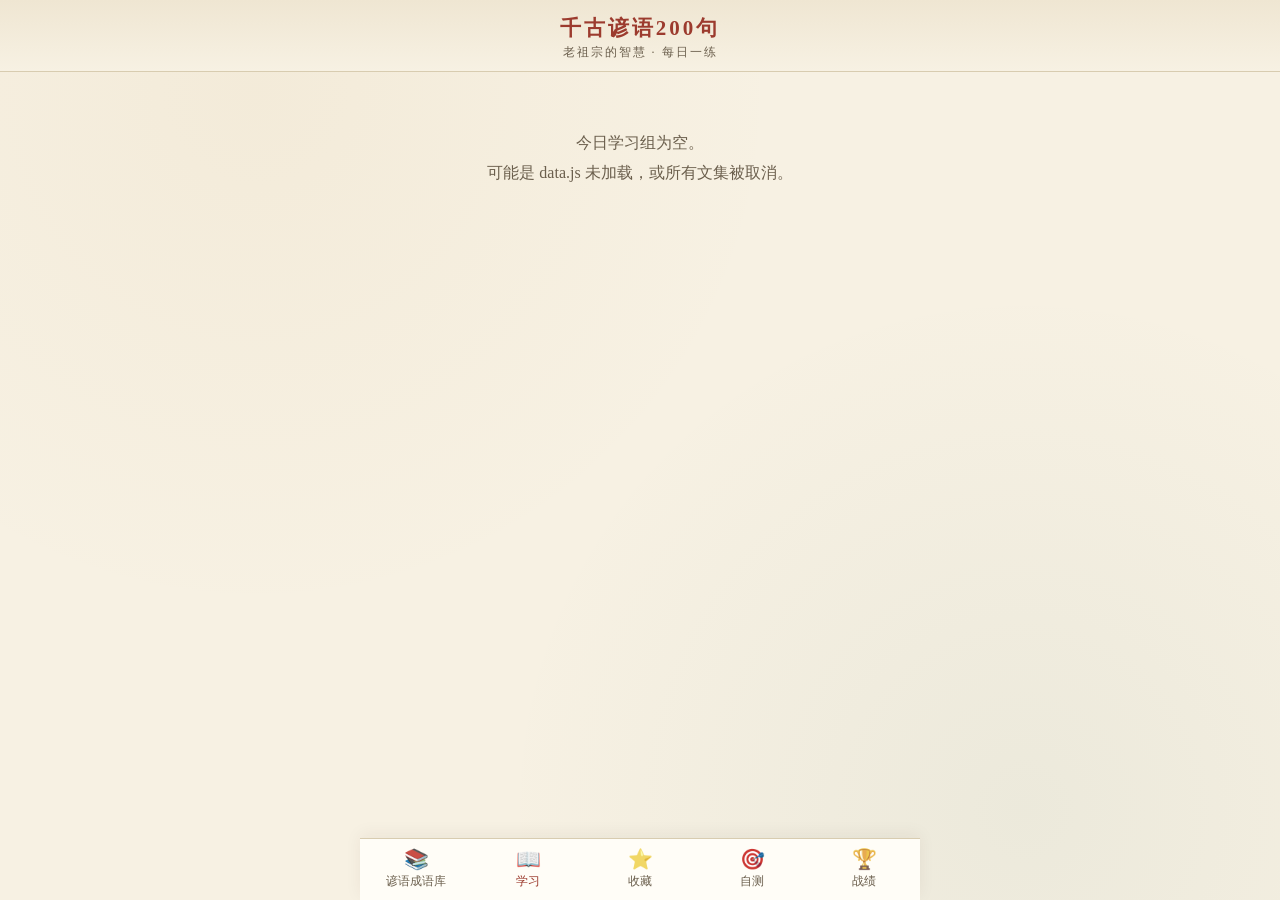
==== pwa/index.html @ 7d57706f "feat: 千古谚语200句 PWA 学习小工具 + PDF（100成语+100谚语，200条）" ====
<!DOCTYPE html>
<html lang="zh-CN">
<head>
<meta charset="UTF-8" />
<meta name="viewport" content="width=device-width, initial-scale=1.0, maximum-scale=1.0, user-scalable=no" />
<meta name="theme-color" content="#7a5230" />
<meta name="apple-mobile-web-app-capable" content="yes" />
<meta name="apple-mobile-web-app-status-bar-style" content="black-translucent" />
<meta name="apple-mobile-web-app-title" content="千古谚语200句" />
<title>千古谚语200句，道尽老祖宗的智慧</title>
<link rel="manifest" href="manifest.webmanifest" />
<link rel="apple-touch-icon" href="icons/icon-192.png" />
<link rel="stylesheet" href="styles.css" />
</head>
<body>
  <header class="app-header">
    <div class="brand">千古谚语200句</div>
    <div class="sub">老祖宗的智慧 · 每日一练</div>
  </header>

  <main id="view" class="view"><!-- 动态渲染 --></main>

  <nav class="tabbar">
    <button class="tab" data-tab="lib"><span class="ic">📚</span><span>谚语成语库</span></button>
    <button class="tab active" data-tab="study"><span class="ic">📖</span><span>学习</span></button>
    <button class="tab" data-tab="fav"><span class="ic">⭐</span><span>收藏</span></button>
    <button class="tab" data-tab="quiz"><span class="ic">🎯</span><span>自测</span></button>
    <button class="tab" data-tab="me"><span class="ic">🏆</span><span>战绩</span></button>
  </nav>

  <!-- 自测通过奖励弹层 -->
  <div class="reward-overlay" id="rewardOverlay">
    <div class="reward-card">
      <div class="reward-emoji" id="rewardEmoji">🍦</div>
      <div class="reward-title">真厉害！</div>
      <div class="reward-score" id="rewardScore"></div>
      <div class="reward-sub">奖励自己：<span id="rewardName">冰淇淋</span></div>
      <div class="reward-actions">
        <button class="btn btn-primary" id="rewardBtn">继续挑战 →</button>
      </div>
    </div>
  </div>

  <!-- 数据先加载，再加载逻辑；file:// 协议下不能加 crossorigin，否则同目录脚本会被 CORS 拒绝。?v=N 每次发布+1，绕过 GitHub Pages 的 10 分钟 max-age=600 HTTP 缓存。 -->
  <script src="data.js?v=1"></script>
  <script src="app.js?v=1"></script>
  <script>
    if ("serviceWorker" in navigator) {
      window.addEventListener("load", function () {
        navigator.serviceWorker.register("sw.js").then(function (reg) {
          // 新 SW 接管后自动刷新一次，确保用户立刻拿到最新代码
          if (reg.waiting) { reg.waiting.postMessage("skipWaiting"); }
          reg.addEventListener("updatefound", function () {
            var nw = reg.installing;
            if (nw) nw.addEventListener("statechange", function () {
              if (nw.state === "installed" && navigator.serviceWorker.controller) {
                nw.postMessage("skipWaiting");
              }
            });
          });
        }).catch(function (e) { console.warn("SW 注册失败:", e); });
        // SW 控制权变化时自动刷新
        navigator.serviceWorker.addEventListener("controllerchange", function () {
          window.location.reload();
        });
      });
    }
  </script>
</body>
</html>
---- pwa/styles.css ----
:root{
  --paper:#f7f1e3;
  --paper2:#efe6d2;
  --ink:#2c2620;
  --ink-soft:#6b5f4d;
  --accent:#9c3b2e;      /* 朱砂红 */
  --accent2:#3a6b5e;     /* 竹青 */
  --gold:#b8893b;
  --line:#d8ccb0;
  --card:#fffdf7;
  --shadow:0 6px 20px rgba(60,40,20,.10);
}
*{box-sizing:border-box;-webkit-tap-highlight-color:transparent}
html,body{margin:0;padding:0;height:100%}
body{
  font-family:"Noto Serif SC","Source Han Serif SC","Songti SC",serif;
  background:var(--paper);
  color:var(--ink);
  display:flex;flex-direction:column;
  min-height:100vh;
  background-image:radial-gradient(circle at 20% 10%,rgba(184,137,59,.06),transparent 40%),
                   radial-gradient(circle at 80% 90%,rgba(58,107,94,.06),transparent 40%);
}
.app-header{
  text-align:center;padding:14px 12px 10px;
  background:linear-gradient(180deg,var(--paper2),var(--paper));
  border-bottom:1px solid var(--line);
}
.app-header .brand{font-size:21px;font-weight:700;letter-spacing:3px;color:var(--accent)}
.app-header .sub{font-size:12px;color:var(--ink-soft);margin-top:2px;letter-spacing:2px}

.view{flex:1;padding:16px 14px 90px;max-width:560px;width:100%;margin:0 auto}

/* 卡片（学习） */
.card{
  background:var(--card);border:1px solid var(--line);border-radius:16px;
  box-shadow:var(--shadow);padding:26px 20px;margin-top:10px;
  min-height:62vh;display:flex;flex-direction:column;justify-content:center;
  position:relative;
}
.card .cat{position:absolute;top:14px;left:18px;font-size:12px;color:var(--gold);letter-spacing:1px}
.card .term{font-size:34px;line-height:1.5;text-align:center;font-weight:700;margin:8px 0 6px;letter-spacing:2px}
.card .pinyin{text-align:center;color:var(--ink-soft);font-size:15px;margin-bottom:14px}
.card .source{text-align:center;color:var(--accent2);font-size:14px;margin-bottom:16px}
.card .meaning{font-size:15.5px;line-height:1.9;color:var(--ink);text-align:justify}
.card-actions{display:flex;gap:10px;margin-top:18px;justify-content:center}
.btn{
  border:none;border-radius:24px;padding:11px 20px;font-size:15px;cursor:pointer;
  font-family:inherit;transition:.15s;letter-spacing:1px;
}
.btn-primary{background:var(--accent);color:#fff}
.btn-primary:active{transform:scale(.97)}
.btn-ghost{background:transparent;border:1px solid var(--line);color:var(--ink-soft)}
.btn-fav{background:var(--gold);color:#fff}
.btn:disabled{opacity:.5;cursor:default}

.progress{text-align:center;color:var(--ink-soft);font-size:13px;margin:14px 0 4px;letter-spacing:1px}
.hint{text-align:center;color:var(--ink-soft);font-size:13px;margin-top:10px;line-height:1.7}

/* 考核 */
.quiz-meta{display:flex;justify-content:space-around;text-align:center;margin:6px 0 12px}
.quiz-meta .k{font-size:12px;color:var(--ink-soft)}
.quiz-meta .v{font-size:20px;font-weight:700;color:var(--accent)}
.qterm{font-size:26px;text-align:center;letter-spacing:4px;margin:18px 0;line-height:1.8;display:flex;flex-wrap:wrap;justify-content:center;gap:2px}
.qterm .punct{color:var(--ink-soft)}
.qterm input.fill{
  width:34px;height:40px;text-align:center;font-size:24px;font-family:inherit;
  border:2px solid var(--accent);border-radius:8px;background:#fff;color:var(--accent);
  margin:0 1px;padding:0;outline:none;
}
.qterm input.fill.ok{border-color:var(--accent2);color:var(--accent2)}
.qterm input.fill.bad{border-color:var(--accent);background:rgba(156,59,46,.10);color:var(--accent)}
.qterm input.fill:disabled{opacity:.85}
.qfeedback{text-align:center;font-size:15px;min-height:22px;margin:8px 0}
.qfeedback.ok{color:var(--accent2)}
.qfeedback.bad{color:var(--accent)}
.qnav{display:flex;gap:8px;justify-content:center;margin-top:12px}
.qnav .btn{padding:10px 14px;font-size:14px}

/* 诗词成语库（第一栏） */
.lib-cover{margin:10px 0 14px;text-align:center}
.lib-cover img{width:100%;max-width:100%;border-radius:14px;box-shadow:0 6px 18px rgba(60,40,20,.14)}
.lib-vol{margin:20px 0 8px;text-align:center}
.lib-vol img{width:100%;max-width:100%;border-radius:12px;box-shadow:0 4px 14px rgba(60,40,20,.12)}
.lib-search{margin:10px 0 6px}
.lib-search input{width:100%;box-sizing:border-box;padding:10px 12px;border:1px solid var(--line);border-radius:10px;font-family:inherit;font-size:14px;background:var(--card);color:var(--ink)}
.lib-cats{display:flex;flex-wrap:wrap;gap:6px;margin-bottom:10px}
.lib-cat{font-size:12.5px;padding:4px 10px;border:1px solid var(--line);border-radius:14px;color:var(--ink-soft);cursor:pointer;background:var(--card)}
.lib-cat.on{background:var(--accent);color:#fff;border-color:var(--accent)}
.lib-item{position:relative}
.lib-item .pinyin-sm{color:var(--ink-soft);font-size:13px;margin:-2px 0 4px;letter-spacing:.5px}
.lib-fav{position:absolute;top:12px;right:14px;font-size:18px;color:var(--gold);cursor:pointer}
.lib-pager{display:flex;align-items:center;justify-content:center;gap:14px;margin-top:12px}
.lib-pageinfo{font-size:13px;color:var(--ink-soft)}

/* 列表（收藏/我的） */
.list{display:flex;flex-direction:column;gap:10px}
.item{
  background:var(--card);border:1px solid var(--line);border-radius:12px;padding:14px 16px;
  box-shadow:var(--shadow);
}
.item .t{font-size:18px;font-weight:700;letter-spacing:1px}
.item .s{font-size:13px;color:var(--accent2);margin:3px 0}
.item .m{font-size:14px;color:var(--ink);line-height:1.7;margin-top:4px}
.item .del{float:right;color:var(--ink-soft);font-size:12px;cursor:pointer;border:1px solid var(--line);border-radius:10px;padding:2px 8px}
.empty{text-align:center;color:var(--ink-soft);margin-top:40px;line-height:1.9}

/* 设置 */
.set-row{display:flex;align-items:center;justify-content:space-between;background:var(--card);
  border:1px solid var(--line);border-radius:12px;padding:14px 16px;margin-bottom:10px}
.set-row .lab{font-size:15px}
.set-row .desc{font-size:12px;color:var(--ink-soft);margin-top:2px}
.switch{width:46px;height:26px;border-radius:14px;background:var(--line);position:relative;transition:.2s;flex:none}
.switch.on{background:var(--accent2)}
.switch::after{content:"";position:absolute;width:20px;height:20px;border-radius:50%;background:#fff;top:3px;left:3px;transition:.2s}
.switch.on::after{left:23px}
.stat-grid{display:grid;grid-template-columns:1fr 1fr;gap:10px;margin:6px 0 12px}
.stat{background:var(--card);border:1px solid var(--line);border-radius:12px;padding:14px;text-align:center}
.stat .v{font-size:22px;font-weight:700;color:var(--accent)}
.stat .k{font-size:12px;color:var(--ink-soft);margin-top:2px}
.login-ph{background:var(--paper2);border:1px dashed var(--line);border-radius:12px;padding:14px;margin-top:6px;text-align:center;color:var(--ink-soft);font-size:13px;line-height:1.8}
.login-ph b{color:var(--ink)}

/* tabbar */
.tabbar{
  position:fixed;bottom:0;left:0;right:0;display:flex;
  background:var(--card);border-top:1px solid var(--line);
  max-width:560px;margin:0 auto;box-shadow:0 -4px 16px rgba(60,40,20,.06);
}
.tab{flex:1;background:none;border:none;padding:8px 0 10px;cursor:pointer;font-family:inherit;
  display:flex;flex-direction:column;align-items:center;gap:2px;color:var(--ink-soft);font-size:12px}
.tab .ic{font-size:20px;filter:grayscale(.3)}
.tab.active{color:var(--accent)}
.tab.active .ic{filter:none}

/* 全书 PDF 按钮 + 浮层 */
.pdf-bar{display:flex;justify-content:center}
.btn-book{background:var(--paper2);border:1px solid var(--line);color:var(--accent);font-size:14px;letter-spacing:1px}
.btn-book:active{transform:scale(.97)}
.pdf-overlay{position:fixed;inset:0;background:rgba(20,15,10,.96);z-index:60;display:none;flex-direction:column}
.pdf-overlay.show{display:flex}
.pdf-head{display:flex;align-items:center;justify-content:space-between;color:#fff;padding:10px 12px;background:rgba(0,0,0,.4)}
.pdf-head span{font-size:14px;letter-spacing:1px}
.pdf-close,.pdf-link{background:transparent;border:1px solid rgba(255,255,255,.5);color:#fff;border-radius:18px;padding:5px 12px;font-size:13px;cursor:pointer;margin-left:8px;font-family:inherit}
.pdf-close:active,.pdf-link:active{background:rgba(255,255,255,.15)}
.pdf-viewer{flex:1;display:flex;flex-direction:column;min-height:0}
.pdf-pagebar{display:flex;align-items:center;justify-content:space-between;padding:6px 12px;color:#eee;background:rgba(0,0,0,.25)}
.pdf-nav{background:rgba(255,255,255,.12);border:1px solid rgba(255,255,255,.35);color:#fff;border-radius:18px;padding:5px 14px;font-size:13px;cursor:pointer;font-family:inherit}
.pdf-nav:active{background:rgba(255,255,255,.25)}
.pdf-pageinfo{font-size:13px}
.pdf-canvas-wrap{flex:1;overflow:auto;display:flex;justify-content:center;padding:8px;background:#525252}
.pdf-canvas-wrap canvas{box-shadow:0 4px 18px rgba(0,0,0,.4);max-width:100%}
.pdf-loading{position:absolute;top:50%;left:0;right:0;text-align:center;color:#eee;font-size:14px;transform:translateY(-50%)}

/* 诵读按钮 */
.btn-recite{background:var(--accent2);color:#fff;border:1px solid var(--accent2);font-size:14px;letter-spacing:1px}
.btn-recite:active{transform:scale(.97)}
.qrecite{display:flex;justify-content:center;margin:8px 0 2px}
.qrecite .btn-recite{padding:7px 18px;font-size:13px}

/* 自测结果页 + 错题回顾 */
.result-card{text-align:center;min-height:50vh;justify-content:flex-start;padding-top:30px}
.result-emoji{font-size:40px;margin-bottom:6px}
.result-score{font-size:26px;margin-bottom:8px}
.wrong-title{font-size:15px;font-weight:700;color:var(--accent);margin:18px 0 10px;letter-spacing:1px}
.wrong-list{max-height:38vh;overflow:auto;text-align:left;background:rgba(255,255,255,.55);border:1px solid var(--line);border-radius:12px;padding:10px 12px;margin:0 4px}
.wrong-item{padding:10px 0;border-bottom:1px dashed var(--line)}
.wrong-item:last-child{border-bottom:none}
.w-term{font-size:16px;font-weight:700;margin-bottom:6px;color:var(--ink)}
.w-line{display:flex;gap:8px;align-items:center;font-size:13px;margin-top:3px}
.w-label{color:var(--ink-soft);white-space:nowrap}
.w-ans{color:var(--accent2);font-weight:700}
.w-user{color:var(--accent);font-weight:700}

/* 自测通过奖励弹层 */
.reward-overlay{position:fixed;inset:0;background:rgba(20,15,10,.55);z-index:70;display:none;align-items:center;justify-content:center;padding:24px}
.reward-overlay.show{display:flex}
.reward-card{background:var(--card);border-radius:22px;box-shadow:0 16px 50px rgba(0,0,0,.3);padding:32px 28px;text-align:center;max-width:340px;width:100%;animation:pop .28s ease}
@keyframes pop{0%{transform:scale(.7);opacity:0}100%{transform:scale(1);opacity:1}}
.reward-emoji{font-size:72px;line-height:1;margin-bottom:6px}
.reward-title{font-size:26px;font-weight:700;color:var(--accent);letter-spacing:2px}
.reward-score{font-size:18px;color:var(--gold);font-weight:700;margin-top:6px}
.reward-sub{font-size:16px;color:var(--ink);margin-top:8px}
.reward-sub span{color:var(--gold);font-weight:700;font-size:18px}
.reward-actions{margin-top:22px}
.reward-actions .btn{padding:11px 30px;font-size:16px}
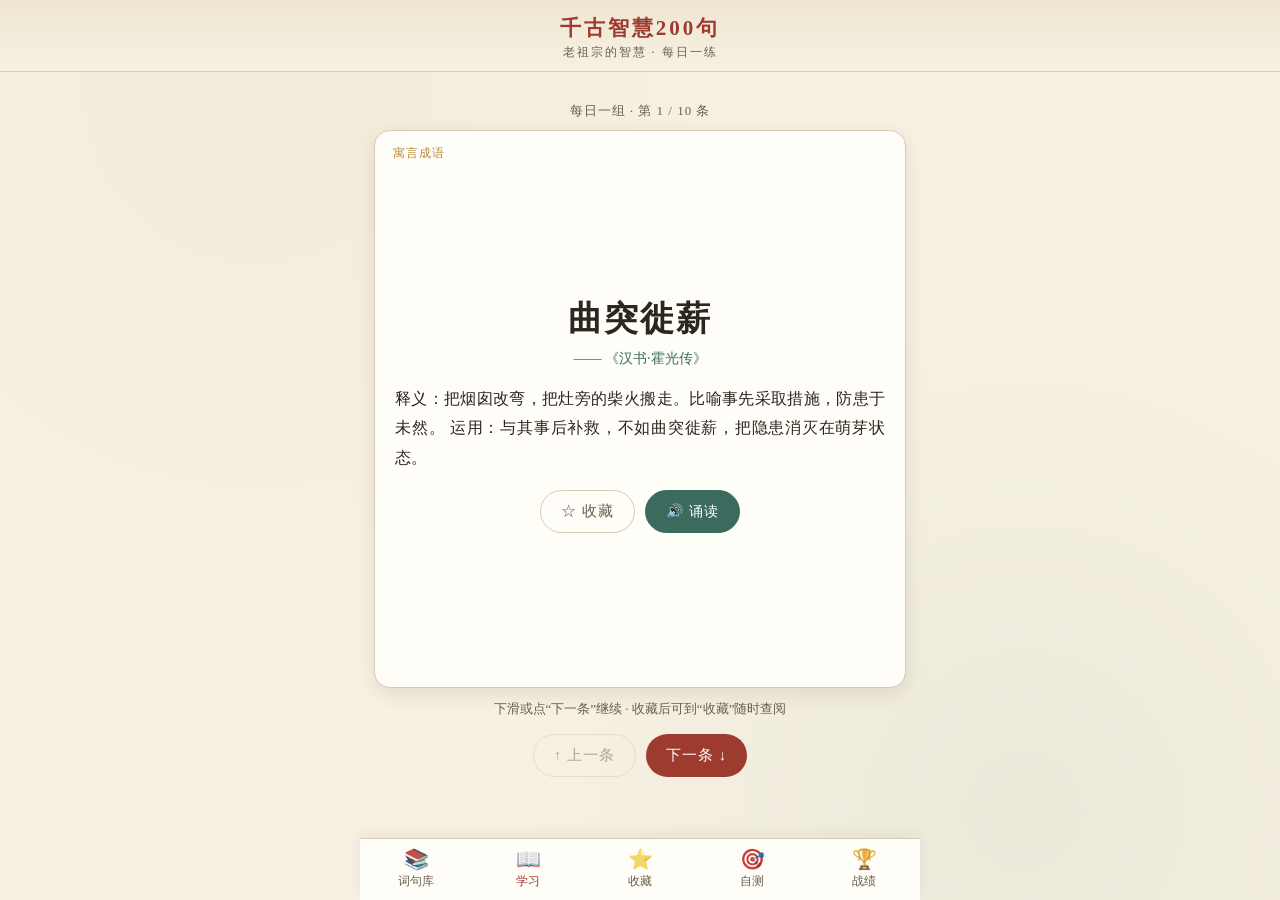
==== commit f62d98fe: "feat: 更名千古智慧200句；修正4处出处硬伤；96条人工核定拼音；7张原创水墨图；修复文集ID硬编码导致的词库空白" ====
--- a/pwa/index.html
+++ b/pwa/index.html
@@ -6,22 +6,22 @@
 <meta name="theme-color" content="#7a5230" />
 <meta name="apple-mobile-web-app-capable" content="yes" />
 <meta name="apple-mobile-web-app-status-bar-style" content="black-translucent" />
-<meta name="apple-mobile-web-app-title" content="千古谚语200句" />
-<title>千古谚语200句，道尽老祖宗的智慧</title>
+<meta name="apple-mobile-web-app-title" content="千古智慧200句" />
+<title>千古智慧200句，道尽老祖宗的智慧</title>
 <link rel="manifest" href="manifest.webmanifest" />
 <link rel="apple-touch-icon" href="icons/icon-192.png" />
 <link rel="stylesheet" href="styles.css" />
 </head>
 <body>
   <header class="app-header">
-    <div class="brand">千古谚语200句</div>
+    <div class="brand">千古智慧200句</div>
     <div class="sub">老祖宗的智慧 · 每日一练</div>
   </header>
 
   <main id="view" class="view"><!-- 动态渲染 --></main>
 
   <nav class="tabbar">
-    <button class="tab" data-tab="lib"><span class="ic">📚</span><span>谚语成语库</span></button>
+    <button class="tab" data-tab="lib"><span class="ic">📚</span><span>词句库</span></button>
     <button class="tab active" data-tab="study"><span class="ic">📖</span><span>学习</span></button>
     <button class="tab" data-tab="fav"><span class="ic">⭐</span><span>收藏</span></button>
     <button class="tab" data-tab="quiz"><span class="ic">🎯</span><span>自测</span></button>
--- a/pwa/styles.css
+++ b/pwa/styles.css
@@ -77,7 +77,7 @@
 .qnav{display:flex;gap:8px;justify-content:center;margin-top:12px}
 .qnav .btn{padding:10px 14px;font-size:14px}
 
-/* 诗词成语库（第一栏） */
+/* 词句库（第一栏） */
 .lib-cover{margin:10px 0 14px;text-align:center}
 .lib-cover img{width:100%;max-width:100%;border-radius:14px;box-shadow:0 6px 18px rgba(60,40,20,.14)}
 .lib-vol{margin:20px 0 8px;text-align:center}
